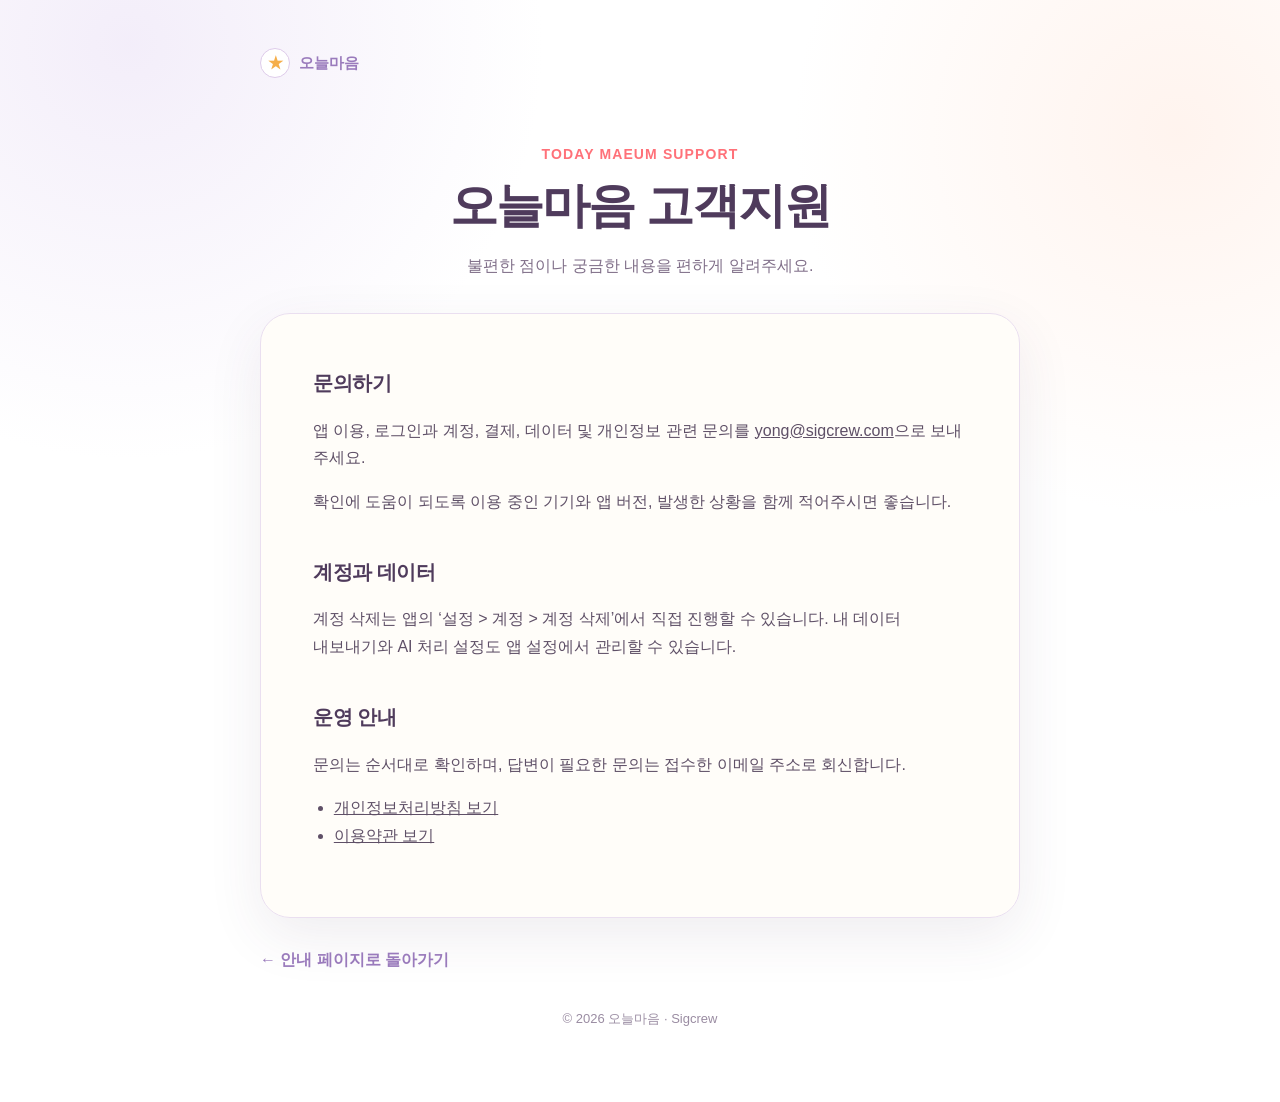
==== support/index.html @ d4cf1a35 "add app support page" ====
<!doctype html>
<html lang="ko">
  <head>
    <meta charset="utf-8" />
    <meta name="viewport" content="width=device-width, initial-scale=1" />
    <meta
      name="description"
      content="오늘마음 앱 이용, 계정, 결제 및 개인정보 관련 고객지원"
    />
    <title>고객지원 · 오늘마음</title>
    <link rel="stylesheet" href="../styles.css" />
  </head>
  <body>
    <main class="shell">
      <a class="brand" href="../">
        <span class="brand-mark" aria-hidden="true">★</span>
        오늘마음
      </a>
      <section class="hero">
        <p class="eyebrow">TODAY MAEUM SUPPORT</p>
        <h1>오늘마음 고객지원</h1>
        <p class="subtitle">불편한 점이나 궁금한 내용을 편하게 알려주세요.</p>
      </section>
      <article class="paper">
        <h2>문의하기</h2>
        <p>
          앱 이용, 로그인과 계정, 결제, 데이터 및 개인정보 관련 문의를
          <a href="mailto:yong@sigcrew.com">yong@sigcrew.com</a>으로 보내 주세요.
        </p>
        <p>확인에 도움이 되도록 이용 중인 기기와 앱 버전, 발생한 상황을 함께 적어주시면 좋습니다.</p>

        <h2>계정과 데이터</h2>
        <p>
          계정 삭제는 앱의 ‘설정 &gt; 계정 &gt; 계정 삭제’에서 직접 진행할 수 있습니다.
          내 데이터 내보내기와 AI 처리 설정도 앱 설정에서 관리할 수 있습니다.
        </p>

        <h2>운영 안내</h2>
        <p>문의는 순서대로 확인하며, 답변이 필요한 문의는 접수한 이메일 주소로 회신합니다.</p>
        <ul>
          <li><a href="../privacy/">개인정보처리방침 보기</a></li>
          <li><a href="../terms/">이용약관 보기</a></li>
        </ul>
      </article>
      <a class="back" href="../">← 안내 페이지로 돌아가기</a>
      <footer>© 2026 오늘마음 · Sigcrew</footer>
    </main>
  </body>
</html>
---- styles.css ----
:root {
  color-scheme: light;
  --ink: #4f3b5c;
  --muted: #806f89;
  --lavender: #9a7bbc;
  --line: #eadff0;
  --paper: #fffdf9;
  --coral: #ff7179;
  --gold: #f5ae4a;
}

* {
  box-sizing: border-box;
}

body {
  margin: 0;
  background:
    radial-gradient(circle at 10% 4%, rgba(220, 204, 239, 0.34), transparent 26rem),
    radial-gradient(circle at 92% 12%, rgba(255, 220, 203, 0.32), transparent 24rem),
    #fff;
  color: var(--ink);
  font-family: -apple-system, BlinkMacSystemFont, "Apple SD Gothic Neo",
    "Noto Sans KR", sans-serif;
  line-height: 1.72;
  word-break: keep-all;
}

a {
  color: inherit;
}

.shell {
  width: min(760px, calc(100% - 32px));
  margin: 0 auto;
  padding: 48px 0 72px;
}

.brand {
  display: inline-flex;
  align-items: center;
  gap: 9px;
  text-decoration: none;
  font-size: 15px;
  font-weight: 800;
  color: var(--lavender);
}

.brand-mark {
  display: grid;
  width: 30px;
  height: 30px;
  place-items: center;
  border: 1px solid #decbea;
  border-radius: 50%;
  background: #fff;
  color: var(--gold);
}

.hero {
  padding: 64px 0 34px;
  text-align: center;
}

.eyebrow {
  margin: 0 0 10px;
  color: var(--coral);
  font-size: 14px;
  font-weight: 800;
  letter-spacing: 0.08em;
}

h1 {
  margin: 0;
  font-size: clamp(34px, 7vw, 48px);
  line-height: 1.24;
  letter-spacing: -0.04em;
}

.subtitle {
  margin: 16px auto 0;
  color: var(--muted);
  font-size: 16px;
}

.paper {
  padding: clamp(26px, 6vw, 52px);
  border: 1px solid var(--line);
  border-radius: 30px;
  background: rgba(255, 253, 249, 0.94);
  box-shadow: 0 18px 55px rgba(80, 56, 92, 0.09);
}

.paper h2 {
  margin: 40px 0 10px;
  font-size: 20px;
  letter-spacing: -0.025em;
}

.paper h2:first-child {
  margin-top: 0;
}

.paper p,
.paper li {
  color: #5f5067;
}

.paper ul {
  padding-left: 1.3em;
}

.meta {
  margin: 0 0 30px;
  padding-bottom: 24px;
  border-bottom: 1px dashed #dccbe7;
  color: var(--muted);
  font-size: 14px;
}

.cards {
  display: grid;
  grid-template-columns: repeat(2, 1fr);
  gap: 16px;
  margin-top: 30px;
}

.card {
  padding: 26px;
  border: 1px solid var(--line);
  border-radius: 24px;
  background: rgba(255, 255, 255, 0.9);
  text-decoration: none;
  transition: transform 160ms ease, box-shadow 160ms ease;
}

.card:hover {
  transform: translateY(-3px);
  box-shadow: 0 14px 34px rgba(80, 56, 92, 0.09);
}

.card strong {
  display: block;
  margin-bottom: 7px;
  font-size: 20px;
}

.card span {
  color: var(--muted);
  font-size: 14px;
}

.back {
  display: inline-flex;
  margin-top: 28px;
  color: var(--lavender);
  font-weight: 750;
  text-decoration: none;
}

footer {
  padding-top: 34px;
  color: #9a8ca2;
  font-size: 13px;
  text-align: center;
}

@media (max-width: 560px) {
  .shell {
    width: min(100% - 22px, 760px);
    padding-top: 28px;
  }

  .hero {
    padding-top: 46px;
  }

  .paper {
    border-radius: 24px;
  }

  .cards {
    grid-template-columns: 1fr;
  }
}
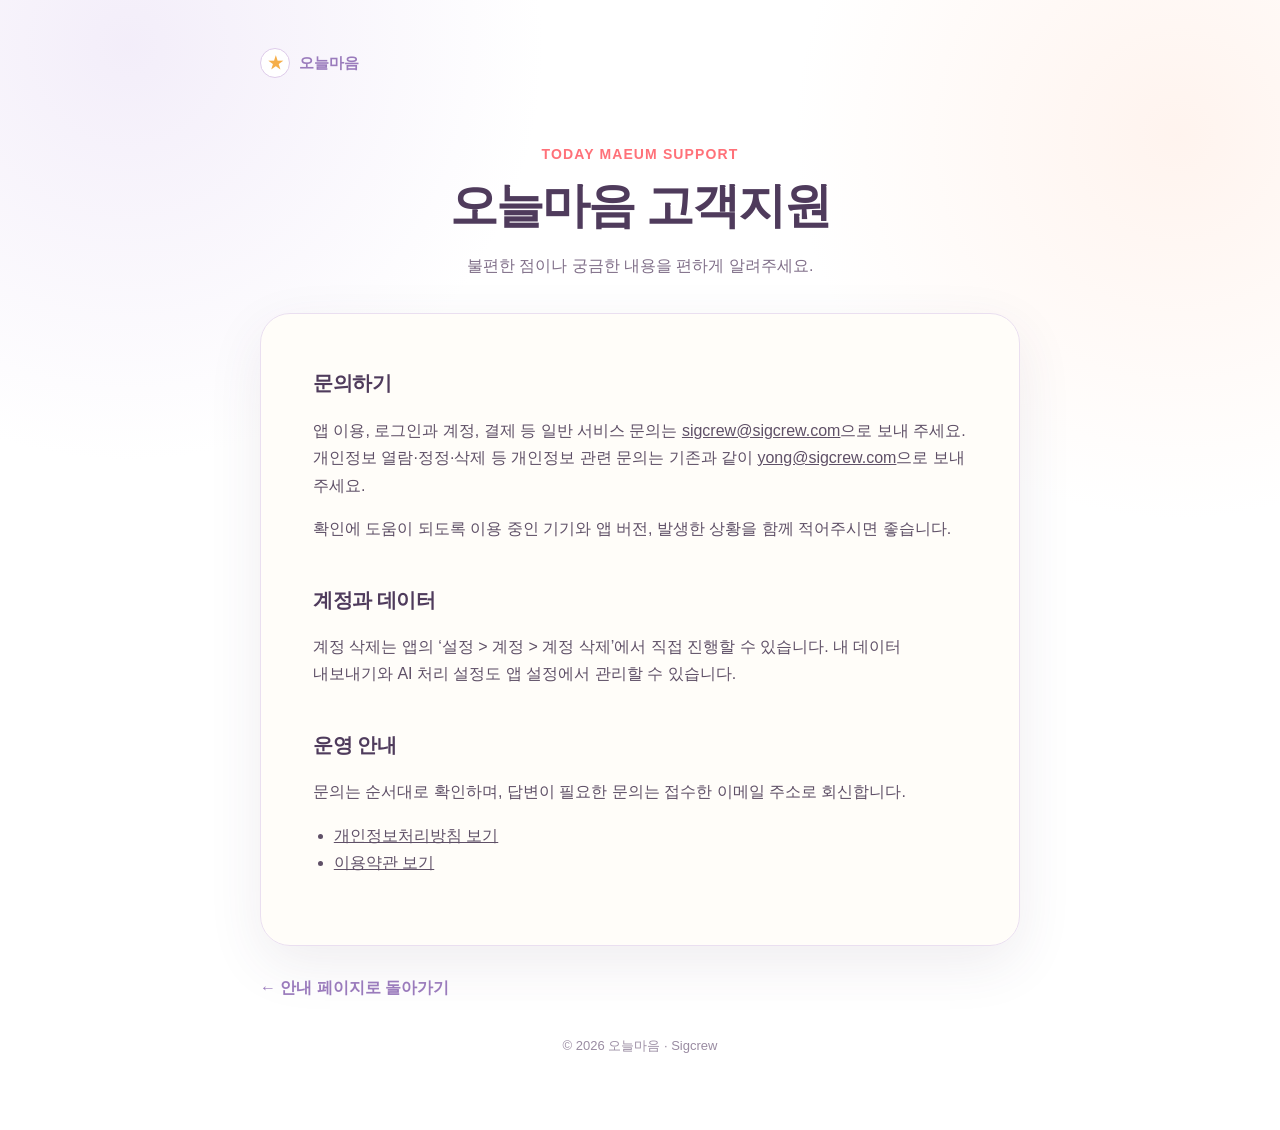
==== commit 80bcbef5: "Unify general support contact while preserving privacy contact" ====
--- a/support/index.html
+++ b/support/index.html
@@ -24,7 +24,9 @@
       <article class="paper">
         <h2>문의하기</h2>
         <p>
-          앱 이용, 로그인과 계정, 결제, 데이터 및 개인정보 관련 문의를
+          앱 이용, 로그인과 계정, 결제 등 일반 서비스 문의는
+          <a href="mailto:sigcrew@sigcrew.com">sigcrew@sigcrew.com</a>으로 보내 주세요.
+          개인정보 열람·정정·삭제 등 개인정보 관련 문의는 기존과 같이
           <a href="mailto:yong@sigcrew.com">yong@sigcrew.com</a>으로 보내 주세요.
         </p>
         <p>확인에 도움이 되도록 이용 중인 기기와 앱 버전, 발생한 상황을 함께 적어주시면 좋습니다.</p>
